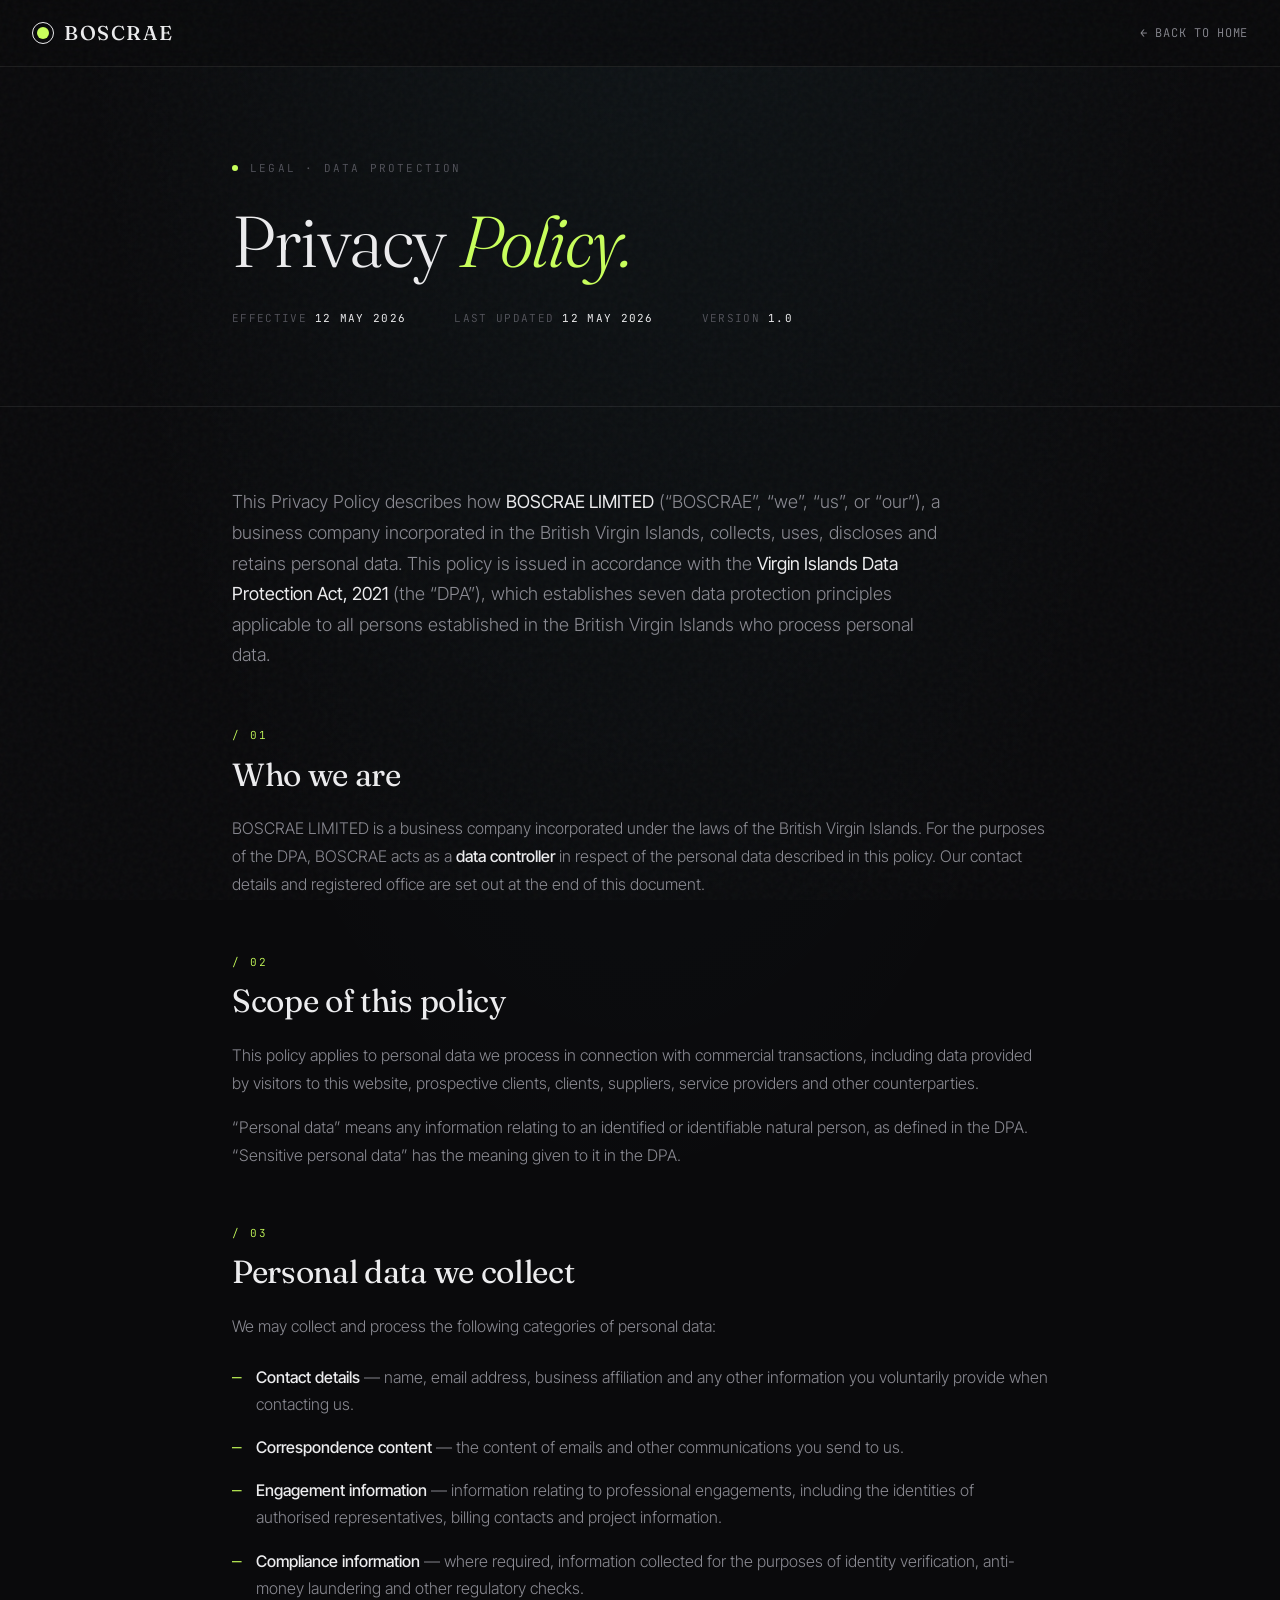
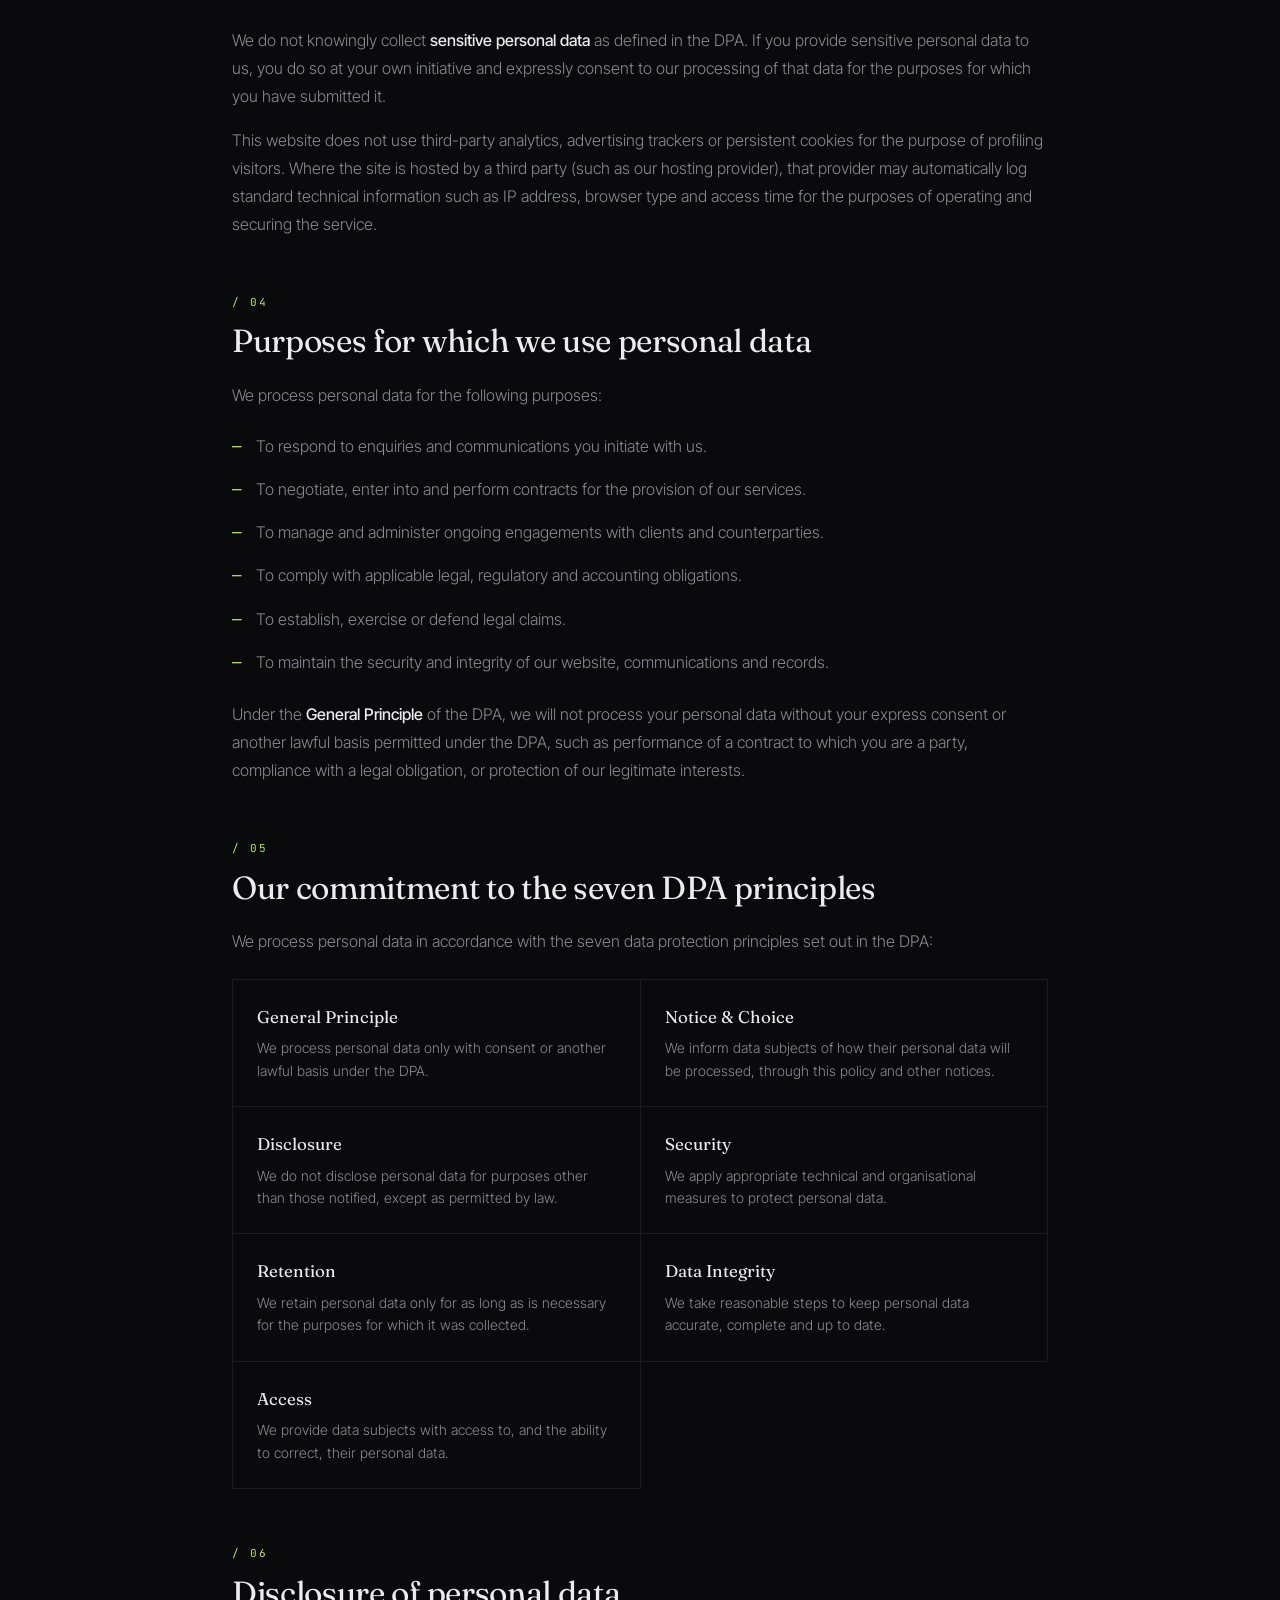
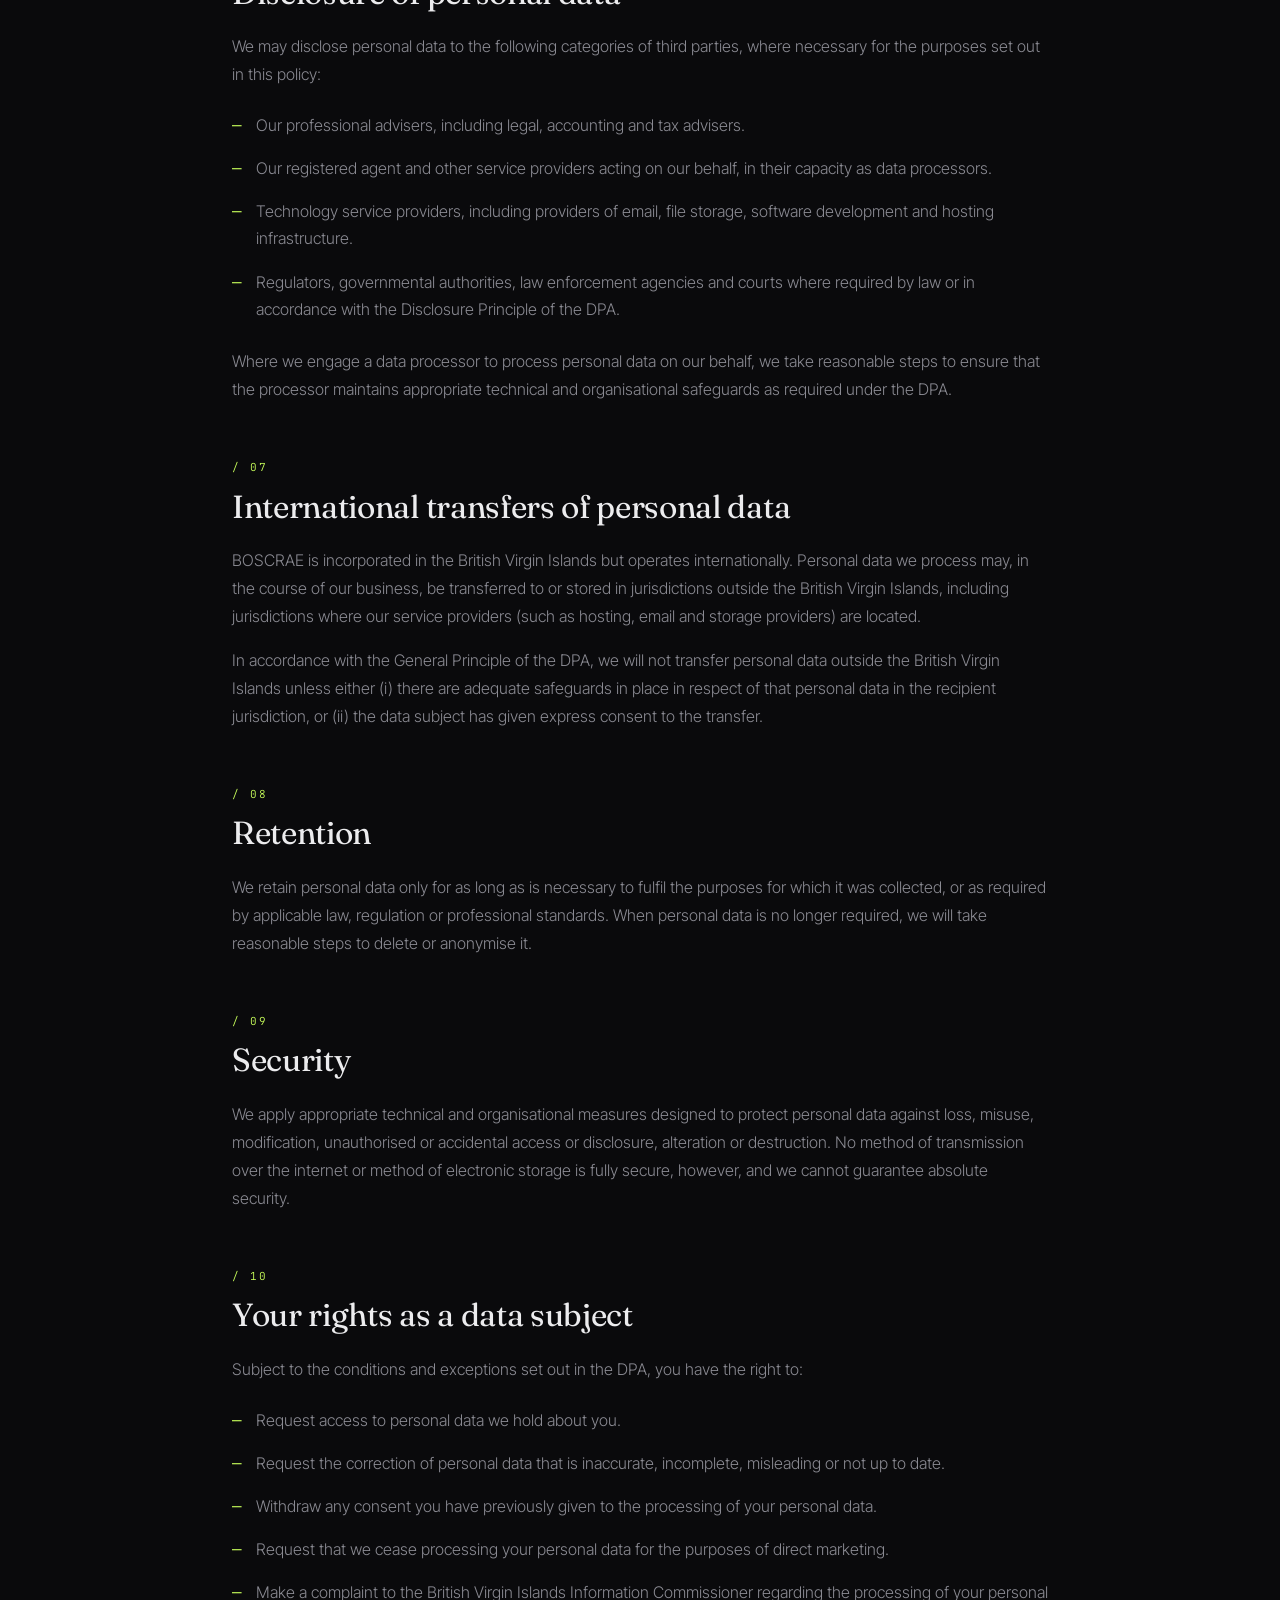
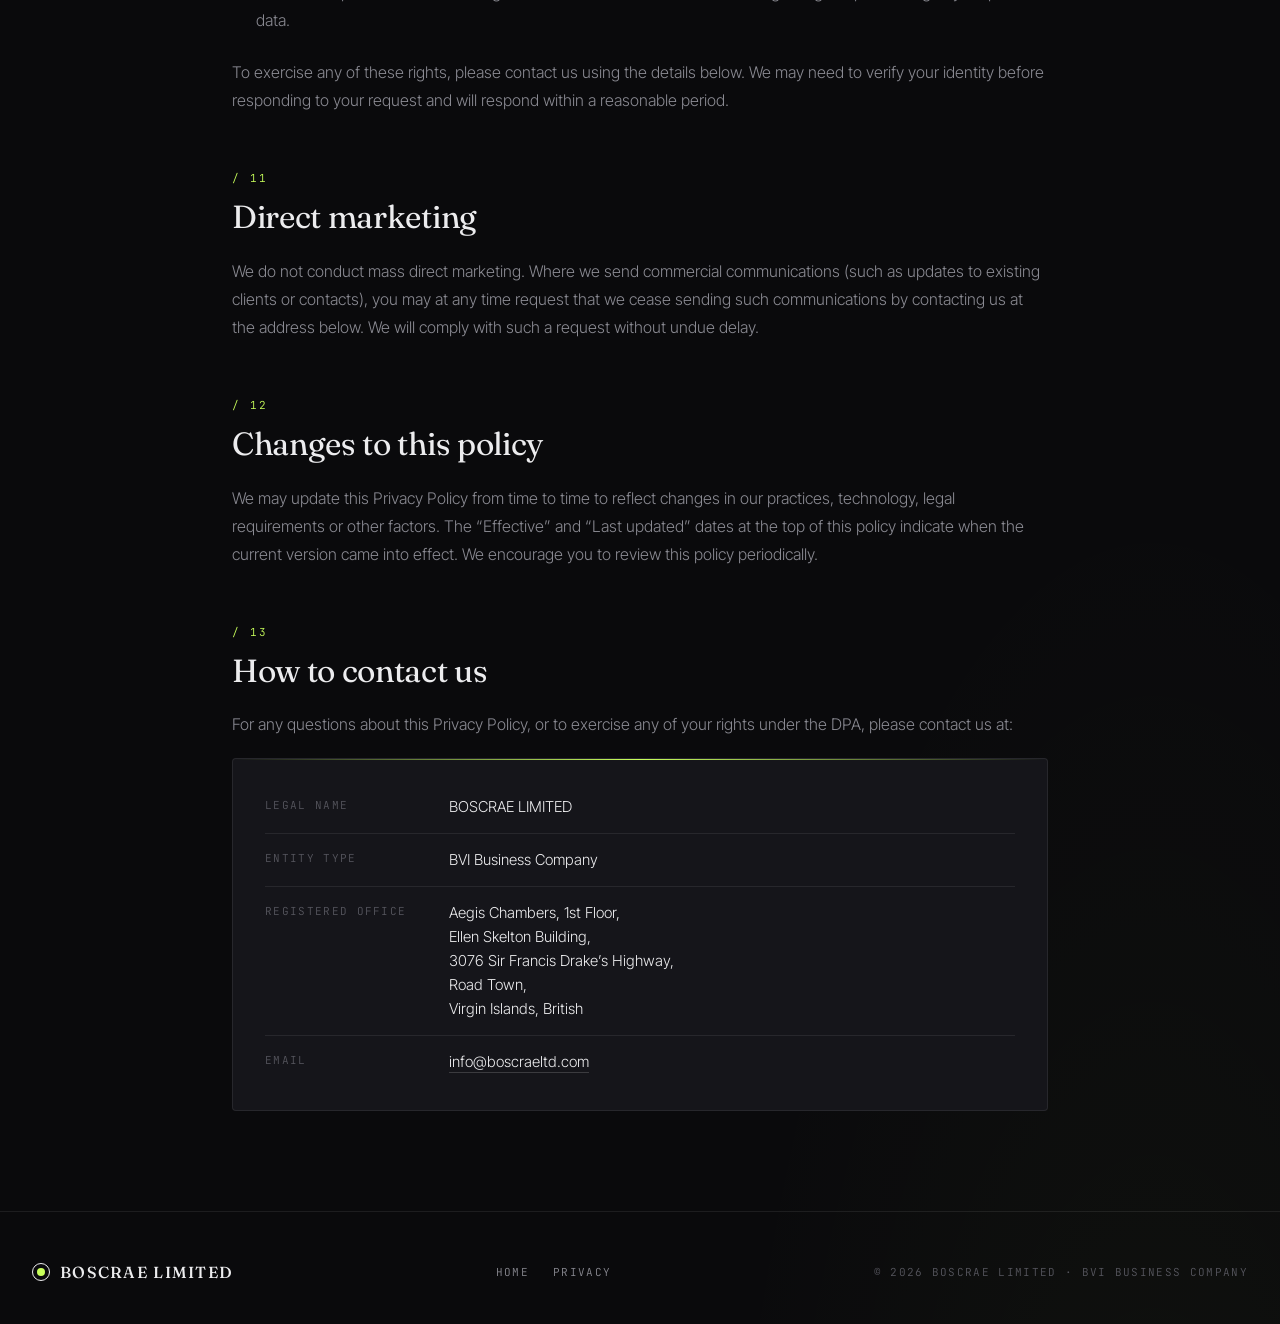
==== privacy.html @ a2f802ce "Add files via upload" ====
<!DOCTYPE html>
<html lang="en">
<head>
<meta charset="UTF-8" />
<meta name="viewport" content="width=device-width, initial-scale=1.0" />
<title>Privacy Policy — BOSCRAE LIMITED</title>
<meta name="description" content="Privacy Policy for BOSCRAE LIMITED, a British Virgin Islands business company, in compliance with the BVI Data Protection Act, 2021." />
<meta name="robots" content="index, follow" />
<link rel="canonical" href="https://boscraeltd.com/privacy.html" />
<link rel="preconnect" href="https://fonts.googleapis.com">
<link rel="preconnect" href="https://fonts.gstatic.com" crossorigin>
<link href="https://fonts.googleapis.com/css2?family=Fraunces:opsz,wght@9..144,300;9..144,400;9..144,500;9..144,600&family=JetBrains+Mono:wght@300;400;500&family=Inter+Tight:wght@300;400;500;600&display=swap" rel="stylesheet">
<style>
  :root {
    --bg: #0a0a0c;
    --bg-2: #101013;
    --surface: #15151a;
    --line: rgba(255,255,255,0.08);
    --line-strong: rgba(255,255,255,0.16);
    --text: #ececee;
    --text-dim: #8a8a92;
    --text-mute: #56565e;
    --accent: #c8ff5b;
    --serif: "Fraunces", "Times New Roman", serif;
    --sans: "Inter Tight", -apple-system, BlinkMacSystemFont, sans-serif;
    --mono: "JetBrains Mono", ui-monospace, monospace;
  }

  * { box-sizing: border-box; margin: 0; padding: 0; }
  html { scroll-behavior: smooth; }
  body {
    background: var(--bg);
    color: var(--text);
    font-family: var(--sans);
    font-weight: 300;
    line-height: 1.5;
    -webkit-font-smoothing: antialiased;
    overflow-x: hidden;
    background-image:
      radial-gradient(ellipse 80% 50% at 50% -10%, rgba(110,231,255,0.06), transparent 60%),
      radial-gradient(ellipse 60% 40% at 90% 110%, rgba(200,255,91,0.04), transparent 60%);
  }

  body::before {
    content: "";
    position: fixed; inset: 0;
    pointer-events: none;
    opacity: 0.035;
    z-index: 100;
    background-image: url("data:image/svg+xml,%3Csvg viewBox='0 0 200 200' xmlns='http://www.w3.org/2000/svg'%3E%3Cfilter id='n'%3E%3CfeTurbulence type='fractalNoise' baseFrequency='0.9' numOctaves='3'/%3E%3C/filter%3E%3Crect width='100%25' height='100%25' filter='url(%23n)'/%3E%3C/svg%3E");
  }

  .container {
    max-width: 880px;
    margin: 0 auto;
    padding: 0 32px;
  }

  /* ============ NAV ============ */
  nav {
    position: fixed;
    top: 0; left: 0; right: 0;
    z-index: 50;
    backdrop-filter: blur(20px);
    -webkit-backdrop-filter: blur(20px);
    background: rgba(10,10,12,0.65);
    border-bottom: 1px solid var(--line);
  }
  .nav-inner {
    display: flex;
    align-items: center;
    justify-content: space-between;
    padding: 18px 32px;
    max-width: 1280px;
    margin: 0 auto;
  }
  .logo {
    font-family: var(--serif);
    font-size: 20px;
    font-weight: 500;
    letter-spacing: 0.08em;
    display: flex;
    align-items: center;
    gap: 10px;
    text-decoration: none;
    color: var(--text);
  }
  .logo-mark {
    width: 22px; height: 22px;
    border: 1.5px solid var(--text);
    border-radius: 50%;
    position: relative;
    display: inline-block;
  }
  .logo-mark::after {
    content: "";
    position: absolute;
    inset: 4px;
    background: var(--accent);
    border-radius: 50%;
  }
  .nav-back {
    font-family: var(--mono);
    font-size: 12px;
    letter-spacing: 0.06em;
    text-transform: uppercase;
    color: var(--text-dim);
    text-decoration: none;
    transition: color 0.2s;
  }
  .nav-back:hover { color: var(--accent); }

  /* ============ HEADER ============ */
  .doc-header {
    padding: 160px 0 80px;
    border-bottom: 1px solid var(--line);
    text-align: left;
  }
  .doc-eyebrow {
    font-family: var(--mono);
    font-size: 11px;
    letter-spacing: 0.2em;
    text-transform: uppercase;
    color: var(--text-mute);
    margin-bottom: 28px;
    display: flex;
    align-items: center;
    gap: 12px;
  }
  .doc-eyebrow .dot {
    width: 6px; height: 6px;
    background: var(--accent);
    border-radius: 50%;
  }
  .doc-title {
    font-family: var(--serif);
    font-weight: 300;
    font-size: clamp(44px, 6vw, 72px);
    line-height: 1.02;
    letter-spacing: -0.02em;
    margin-bottom: 32px;
  }
  .doc-title em {
    font-style: italic;
    color: var(--accent);
  }
  .doc-meta {
    display: flex;
    gap: 48px;
    flex-wrap: wrap;
    font-family: var(--mono);
    font-size: 11px;
    letter-spacing: 0.12em;
    text-transform: uppercase;
    color: var(--text-mute);
  }
  .doc-meta span strong {
    color: var(--text);
    font-weight: 400;
    margin-left: 8px;
  }

  /* ============ CONTENT ============ */
  .doc-body {
    padding: 80px 0 100px;
  }

  .doc-intro {
    font-size: 18px;
    line-height: 1.7;
    color: var(--text-dim);
    margin-bottom: 56px;
    max-width: 720px;
  }
  .doc-intro strong {
    color: var(--text);
    font-weight: 400;
  }

  section.dpa {
    margin-bottom: 56px;
  }
  section.dpa:last-of-type { margin-bottom: 0; }

  .dpa-num {
    font-family: var(--mono);
    font-size: 11px;
    letter-spacing: 0.18em;
    color: var(--accent);
    margin-bottom: 12px;
    display: block;
  }
  h2.dpa-title {
    font-family: var(--serif);
    font-weight: 400;
    font-size: clamp(24px, 3vw, 32px);
    line-height: 1.2;
    letter-spacing: -0.01em;
    margin-bottom: 20px;
    color: var(--text);
  }
  .dpa p {
    font-size: 16px;
    line-height: 1.75;
    color: var(--text-dim);
    margin-bottom: 16px;
  }
  .dpa p:last-child { margin-bottom: 0; }
  .dpa p strong, .dpa li strong {
    color: var(--text);
    font-weight: 500;
  }
  .dpa ul {
    list-style: none;
    margin: 16px 0 16px 0;
    padding: 0;
  }
  .dpa ul li {
    font-size: 16px;
    line-height: 1.7;
    color: var(--text-dim);
    padding: 8px 0 8px 24px;
    position: relative;
  }
  .dpa ul li::before {
    content: "—";
    position: absolute;
    left: 0;
    color: var(--accent);
    font-family: var(--mono);
  }

  /* Principles grid */
  .principles {
    display: grid;
    grid-template-columns: repeat(2, 1fr);
    gap: 0;
    border-top: 1px solid var(--line);
    border-left: 1px solid var(--line);
    margin: 24px 0;
  }
  .principle {
    padding: 24px 24px;
    border-right: 1px solid var(--line);
    border-bottom: 1px solid var(--line);
  }
  .principle-name {
    font-family: var(--serif);
    font-size: 17px;
    color: var(--text);
    margin-bottom: 8px;
    font-weight: 400;
  }
  .principle-desc {
    font-size: 14px;
    color: var(--text-dim);
    line-height: 1.6;
  }
  @media (max-width: 700px) {
    .principles { grid-template-columns: 1fr; }
  }

  /* Contact block */
  .contact-card {
    background: var(--surface);
    border: 1px solid var(--line);
    border-radius: 4px;
    padding: 36px 32px;
    margin-top: 20px;
    position: relative;
    overflow: hidden;
  }
  .contact-card::before {
    content: "";
    position: absolute;
    top: 0; left: 0; right: 0;
    height: 1px;
    background: linear-gradient(90deg, transparent, var(--accent), transparent);
  }
  .contact-card-row {
    display: grid;
    grid-template-columns: 160px 1fr;
    padding: 14px 0;
    border-bottom: 1px solid var(--line);
    gap: 24px;
  }
  .contact-card-row:first-child { padding-top: 0; }
  .contact-card-row:last-child { border-bottom: none; padding-bottom: 0; }
  .contact-card-key {
    font-family: var(--mono);
    font-size: 11px;
    letter-spacing: 0.12em;
    text-transform: uppercase;
    color: var(--text-mute);
    padding-top: 2px;
  }
  .contact-card-val {
    font-size: 15px;
    color: var(--text);
    line-height: 1.6;
  }
  .contact-card-val a {
    color: var(--text);
    text-decoration: none;
    border-bottom: 1px solid var(--line-strong);
    padding-bottom: 1px;
    transition: border-color 0.2s;
  }
  .contact-card-val a:hover { border-color: var(--accent); }

  @media (max-width: 700px) {
    .contact-card-row { grid-template-columns: 1fr; gap: 6px; }
  }

  /* ============ FOOTER ============ */
  footer {
    border-top: 1px solid var(--line);
    padding: 48px 0 40px;
  }
  .footer-inner {
    max-width: 1280px;
    margin: 0 auto;
    padding: 0 32px;
    display: flex;
    justify-content: space-between;
    align-items: center;
    flex-wrap: wrap;
    gap: 20px;
  }
  .footer-text {
    font-family: var(--mono);
    font-size: 11px;
    letter-spacing: 0.12em;
    text-transform: uppercase;
    color: var(--text-mute);
  }
  .footer-links {
    display: flex;
    gap: 24px;
  }
  .footer-links a {
    font-family: var(--mono);
    font-size: 11px;
    letter-spacing: 0.12em;
    text-transform: uppercase;
    color: var(--text-dim);
    text-decoration: none;
    transition: color 0.2s;
  }
  .footer-links a:hover { color: var(--accent); }
</style>
</head>
<body>

<nav>
  <div class="nav-inner">
    <a href="index.html" class="logo">
      <span class="logo-mark"></span>
      BOSCRAE
    </a>
    <a href="index.html" class="nav-back">← Back to home</a>
  </div>
</nav>

<!-- HEADER -->
<header class="doc-header">
  <div class="container">
    <div class="doc-eyebrow">
      <span class="dot"></span>
      <span>Legal · Data Protection</span>
    </div>
    <h1 class="doc-title">Privacy <em>Policy.</em></h1>
    <div class="doc-meta">
      <span>Effective<strong>12 May 2026</strong></span>
      <span>Last updated<strong>12 May 2026</strong></span>
      <span>Version<strong>1.0</strong></span>
    </div>
  </div>
</header>

<!-- BODY -->
<main class="doc-body">
  <div class="container">

    <p class="doc-intro">
      This Privacy Policy describes how <strong>BOSCRAE LIMITED</strong>
      (“BOSCRAE”, “we”, “us”, or “our”), a business company incorporated in
      the British Virgin Islands, collects, uses, discloses and retains
      personal data. This policy is issued in accordance with the
      <strong>Virgin Islands Data Protection Act, 2021</strong> (the “DPA”),
      which establishes seven data protection principles applicable to all
      persons established in the British Virgin Islands who process personal
      data.
    </p>

    <!-- 1. WHO WE ARE -->
    <section class="dpa">
      <span class="dpa-num">/ 01</span>
      <h2 class="dpa-title">Who we are</h2>
      <p>
        BOSCRAE LIMITED is a business company incorporated under the laws of
        the British Virgin Islands. For the purposes of the DPA, BOSCRAE acts
        as a <strong>data controller</strong> in respect of the personal data
        described in this policy. Our contact details and registered office
        are set out at the end of this document.
      </p>
    </section>

    <!-- 2. SCOPE -->
    <section class="dpa">
      <span class="dpa-num">/ 02</span>
      <h2 class="dpa-title">Scope of this policy</h2>
      <p>
        This policy applies to personal data we process in connection with
        commercial transactions, including data provided by visitors to this
        website, prospective clients, clients, suppliers, service providers
        and other counterparties.
      </p>
      <p>
        “Personal data” means any information relating to an identified or
        identifiable natural person, as defined in the DPA. “Sensitive
        personal data” has the meaning given to it in the DPA.
      </p>
    </section>

    <!-- 3. CATEGORIES OF DATA -->
    <section class="dpa">
      <span class="dpa-num">/ 03</span>
      <h2 class="dpa-title">Personal data we collect</h2>
      <p>We may collect and process the following categories of personal data:</p>
      <ul>
        <li><strong>Contact details</strong> — name, email address, business affiliation and any other information you voluntarily provide when contacting us.</li>
        <li><strong>Correspondence content</strong> — the content of emails and other communications you send to us.</li>
        <li><strong>Engagement information</strong> — information relating to professional engagements, including the identities of authorised representatives, billing contacts and project information.</li>
        <li><strong>Compliance information</strong> — where required, information collected for the purposes of identity verification, anti-money laundering and other regulatory checks.</li>
      </ul>
      <p>
        We do not knowingly collect <strong>sensitive personal data</strong> as
        defined in the DPA. If you provide sensitive personal data to us, you
        do so at your own initiative and expressly consent to our processing
        of that data for the purposes for which you have submitted it.
      </p>
      <p>
        This website does not use third-party analytics, advertising trackers
        or persistent cookies for the purpose of profiling visitors. Where the
        site is hosted by a third party (such as our hosting provider), that
        provider may automatically log standard technical information such as
        IP address, browser type and access time for the purposes of operating
        and securing the service.
      </p>
    </section>

    <!-- 4. PURPOSES & LAWFUL BASIS -->
    <section class="dpa">
      <span class="dpa-num">/ 04</span>
      <h2 class="dpa-title">Purposes for which we use personal data</h2>
      <p>We process personal data for the following purposes:</p>
      <ul>
        <li>To respond to enquiries and communications you initiate with us.</li>
        <li>To negotiate, enter into and perform contracts for the provision of our services.</li>
        <li>To manage and administer ongoing engagements with clients and counterparties.</li>
        <li>To comply with applicable legal, regulatory and accounting obligations.</li>
        <li>To establish, exercise or defend legal claims.</li>
        <li>To maintain the security and integrity of our website, communications and records.</li>
      </ul>
      <p>
        Under the <strong>General Principle</strong> of the DPA, we will not
        process your personal data without your express consent or another
        lawful basis permitted under the DPA, such as performance of a
        contract to which you are a party, compliance with a legal obligation,
        or protection of our legitimate interests.
      </p>
    </section>

    <!-- 5. THE SEVEN PRINCIPLES -->
    <section class="dpa">
      <span class="dpa-num">/ 05</span>
      <h2 class="dpa-title">Our commitment to the seven DPA principles</h2>
      <p>
        We process personal data in accordance with the seven data protection
        principles set out in the DPA:
      </p>
      <div class="principles">
        <div class="principle">
          <div class="principle-name">General Principle</div>
          <div class="principle-desc">We process personal data only with consent or another lawful basis under the DPA.</div>
        </div>
        <div class="principle">
          <div class="principle-name">Notice &amp; Choice</div>
          <div class="principle-desc">We inform data subjects of how their personal data will be processed, through this policy and other notices.</div>
        </div>
        <div class="principle">
          <div class="principle-name">Disclosure</div>
          <div class="principle-desc">We do not disclose personal data for purposes other than those notified, except as permitted by law.</div>
        </div>
        <div class="principle">
          <div class="principle-name">Security</div>
          <div class="principle-desc">We apply appropriate technical and organisational measures to protect personal data.</div>
        </div>
        <div class="principle">
          <div class="principle-name">Retention</div>
          <div class="principle-desc">We retain personal data only for as long as is necessary for the purposes for which it was collected.</div>
        </div>
        <div class="principle">
          <div class="principle-name">Data Integrity</div>
          <div class="principle-desc">We take reasonable steps to keep personal data accurate, complete and up to date.</div>
        </div>
        <div class="principle">
          <div class="principle-name">Access</div>
          <div class="principle-desc">We provide data subjects with access to, and the ability to correct, their personal data.</div>
        </div>
      </div>
    </section>

    <!-- 6. DISCLOSURE -->
    <section class="dpa">
      <span class="dpa-num">/ 06</span>
      <h2 class="dpa-title">Disclosure of personal data</h2>
      <p>
        We may disclose personal data to the following categories of third
        parties, where necessary for the purposes set out in this policy:
      </p>
      <ul>
        <li>Our professional advisers, including legal, accounting and tax advisers.</li>
        <li>Our registered agent and other service providers acting on our behalf, in their capacity as data processors.</li>
        <li>Technology service providers, including providers of email, file storage, software development and hosting infrastructure.</li>
        <li>Regulators, governmental authorities, law enforcement agencies and courts where required by law or in accordance with the Disclosure Principle of the DPA.</li>
      </ul>
      <p>
        Where we engage a data processor to process personal data on our
        behalf, we take reasonable steps to ensure that the processor
        maintains appropriate technical and organisational safeguards as
        required under the DPA.
      </p>
    </section>

    <!-- 7. INTERNATIONAL TRANSFERS -->
    <section class="dpa">
      <span class="dpa-num">/ 07</span>
      <h2 class="dpa-title">International transfers of personal data</h2>
      <p>
        BOSCRAE is incorporated in the British Virgin Islands but operates
        internationally. Personal data we process may, in the course of our
        business, be transferred to or stored in jurisdictions outside the
        British Virgin Islands, including jurisdictions where our service
        providers (such as hosting, email and storage providers) are located.
      </p>
      <p>
        In accordance with the General Principle of the DPA, we will not
        transfer personal data outside the British Virgin Islands unless
        either (i) there are adequate safeguards in place in respect of that
        personal data in the recipient jurisdiction, or (ii) the data subject
        has given express consent to the transfer.
      </p>
    </section>

    <!-- 8. RETENTION -->
    <section class="dpa">
      <span class="dpa-num">/ 08</span>
      <h2 class="dpa-title">Retention</h2>
      <p>
        We retain personal data only for as long as is necessary to fulfil the
        purposes for which it was collected, or as required by applicable law,
        regulation or professional standards. When personal data is no longer
        required, we will take reasonable steps to delete or anonymise it.
      </p>
    </section>

    <!-- 9. SECURITY -->
    <section class="dpa">
      <span class="dpa-num">/ 09</span>
      <h2 class="dpa-title">Security</h2>
      <p>
        We apply appropriate technical and organisational measures designed to
        protect personal data against loss, misuse, modification, unauthorised
        or accidental access or disclosure, alteration or destruction. No
        method of transmission over the internet or method of electronic
        storage is fully secure, however, and we cannot guarantee absolute
        security.
      </p>
    </section>

    <!-- 10. RIGHTS -->
    <section class="dpa">
      <span class="dpa-num">/ 10</span>
      <h2 class="dpa-title">Your rights as a data subject</h2>
      <p>Subject to the conditions and exceptions set out in the DPA, you have the right to:</p>
      <ul>
        <li>Request access to personal data we hold about you.</li>
        <li>Request the correction of personal data that is inaccurate, incomplete, misleading or not up to date.</li>
        <li>Withdraw any consent you have previously given to the processing of your personal data.</li>
        <li>Request that we cease processing your personal data for the purposes of direct marketing.</li>
        <li>Make a complaint to the British Virgin Islands Information Commissioner regarding the processing of your personal data.</li>
      </ul>
      <p>
        To exercise any of these rights, please contact us using the details
        below. We may need to verify your identity before responding to your
        request and will respond within a reasonable period.
      </p>
    </section>

    <!-- 11. DIRECT MARKETING -->
    <section class="dpa">
      <span class="dpa-num">/ 11</span>
      <h2 class="dpa-title">Direct marketing</h2>
      <p>
        We do not conduct mass direct marketing. Where we send commercial
        communications (such as updates to existing clients or contacts), you
        may at any time request that we cease sending such communications by
        contacting us at the address below. We will comply with such a
        request without undue delay.
      </p>
    </section>

    <!-- 12. CHANGES -->
    <section class="dpa">
      <span class="dpa-num">/ 12</span>
      <h2 class="dpa-title">Changes to this policy</h2>
      <p>
        We may update this Privacy Policy from time to time to reflect changes
        in our practices, technology, legal requirements or other factors. The
        “Effective” and “Last updated” dates at the top of this policy
        indicate when the current version came into effect. We encourage you
        to review this policy periodically.
      </p>
    </section>

    <!-- 13. CONTACT -->
    <section class="dpa">
      <span class="dpa-num">/ 13</span>
      <h2 class="dpa-title">How to contact us</h2>
      <p>
        For any questions about this Privacy Policy, or to exercise any of
        your rights under the DPA, please contact us at:
      </p>
      <div class="contact-card">
        <div class="contact-card-row">
          <div class="contact-card-key">Legal Name</div>
          <div class="contact-card-val">BOSCRAE LIMITED</div>
        </div>
        <div class="contact-card-row">
          <div class="contact-card-key">Entity Type</div>
          <div class="contact-card-val">BVI Business Company</div>
        </div>
        <div class="contact-card-row">
          <div class="contact-card-key">Registered Office</div>
          <div class="contact-card-val">
            Aegis Chambers, 1st Floor,<br/>
            Ellen Skelton Building,<br/>
            3076 Sir Francis Drake’s Highway,<br/>
            Road Town,<br/>
            Virgin Islands, British
          </div>
        </div>
        <div class="contact-card-row">
          <div class="contact-card-key">Email</div>
          <div class="contact-card-val">
            <a href="mailto:info@boscraeltd.com">info@boscraeltd.com</a>
          </div>
        </div>
      </div>
    </section>

  </div>
</main>

<!-- FOOTER -->
<footer>
  <div class="footer-inner">
    <a href="index.html" class="logo" style="font-size: 16px;">
      <span class="logo-mark" style="width:18px; height:18px;"></span>
      BOSCRAE LIMITED
    </a>
    <div class="footer-links">
      <a href="index.html">Home</a>
      <a href="privacy.html">Privacy</a>
    </div>
    <div class="footer-text">
      © 2026 BOSCRAE LIMITED · BVI Business Company
    </div>
  </div>
</footer>

</body>
</html>
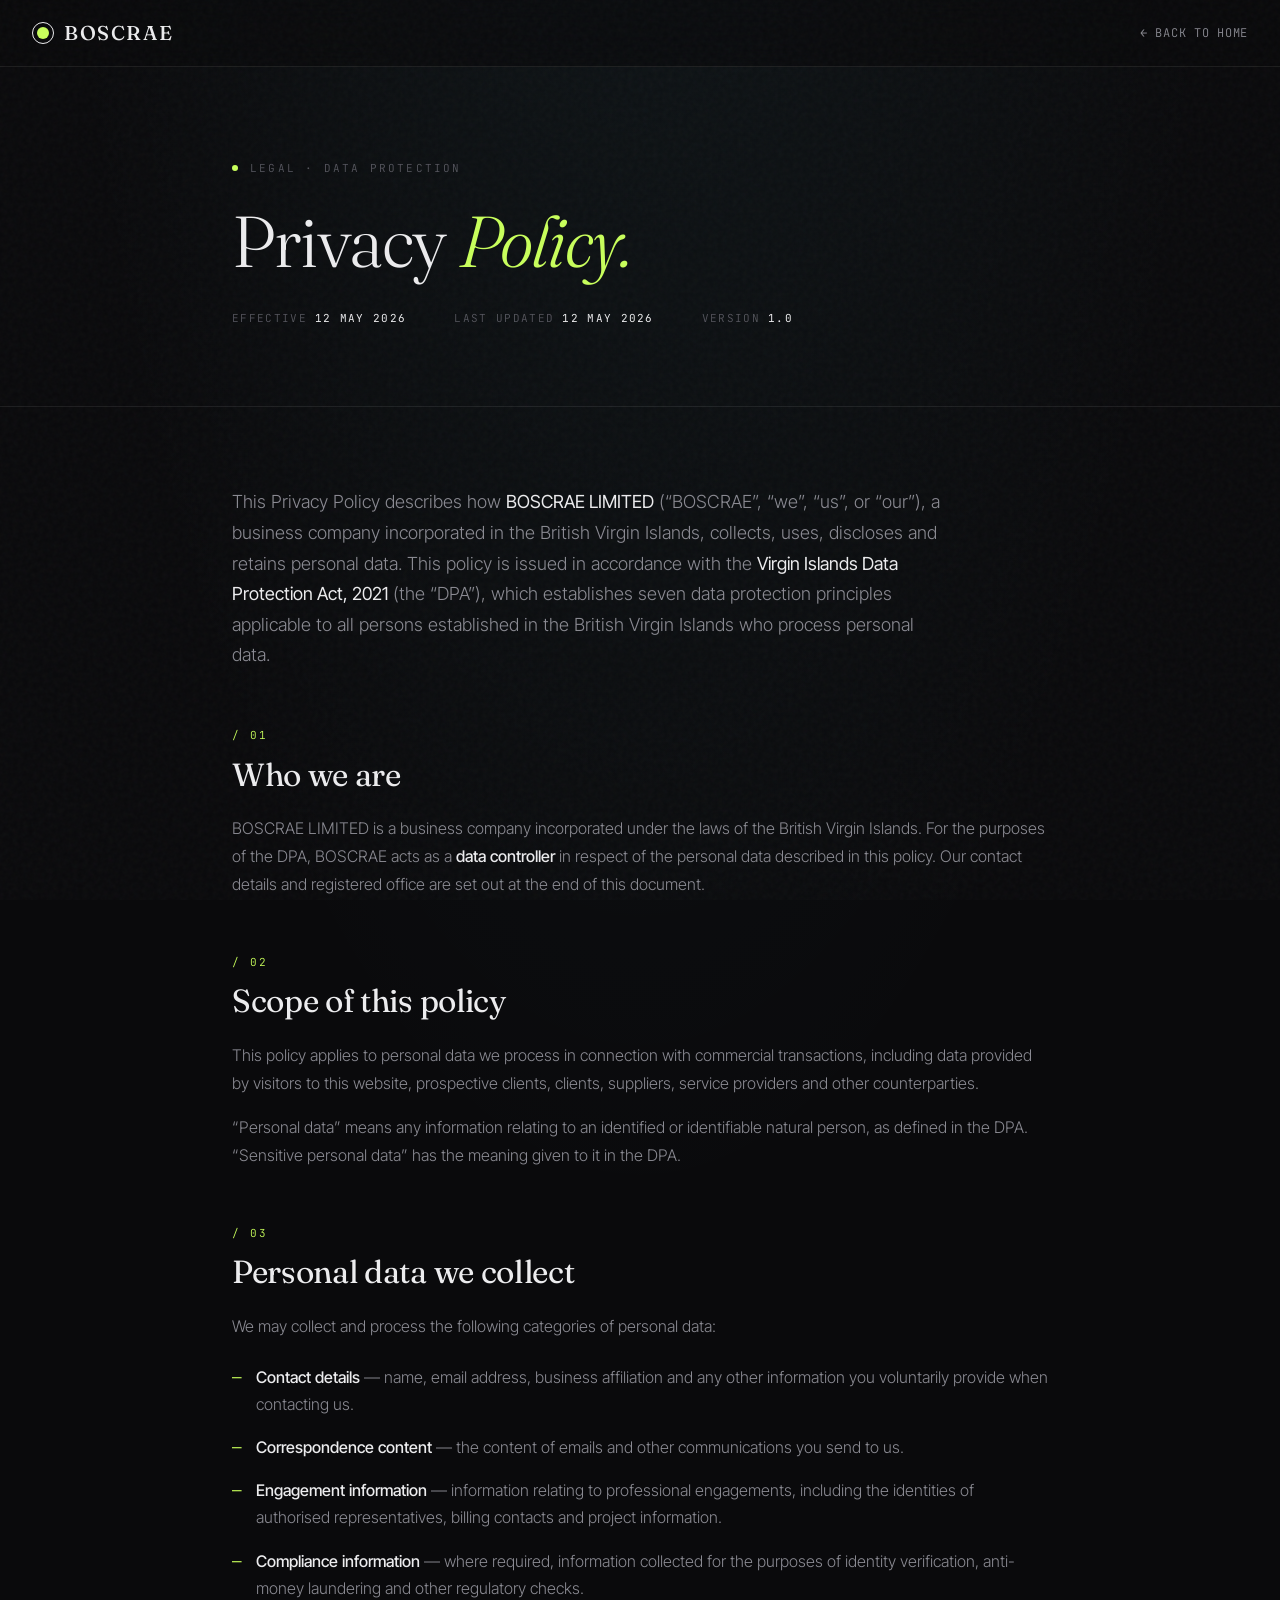
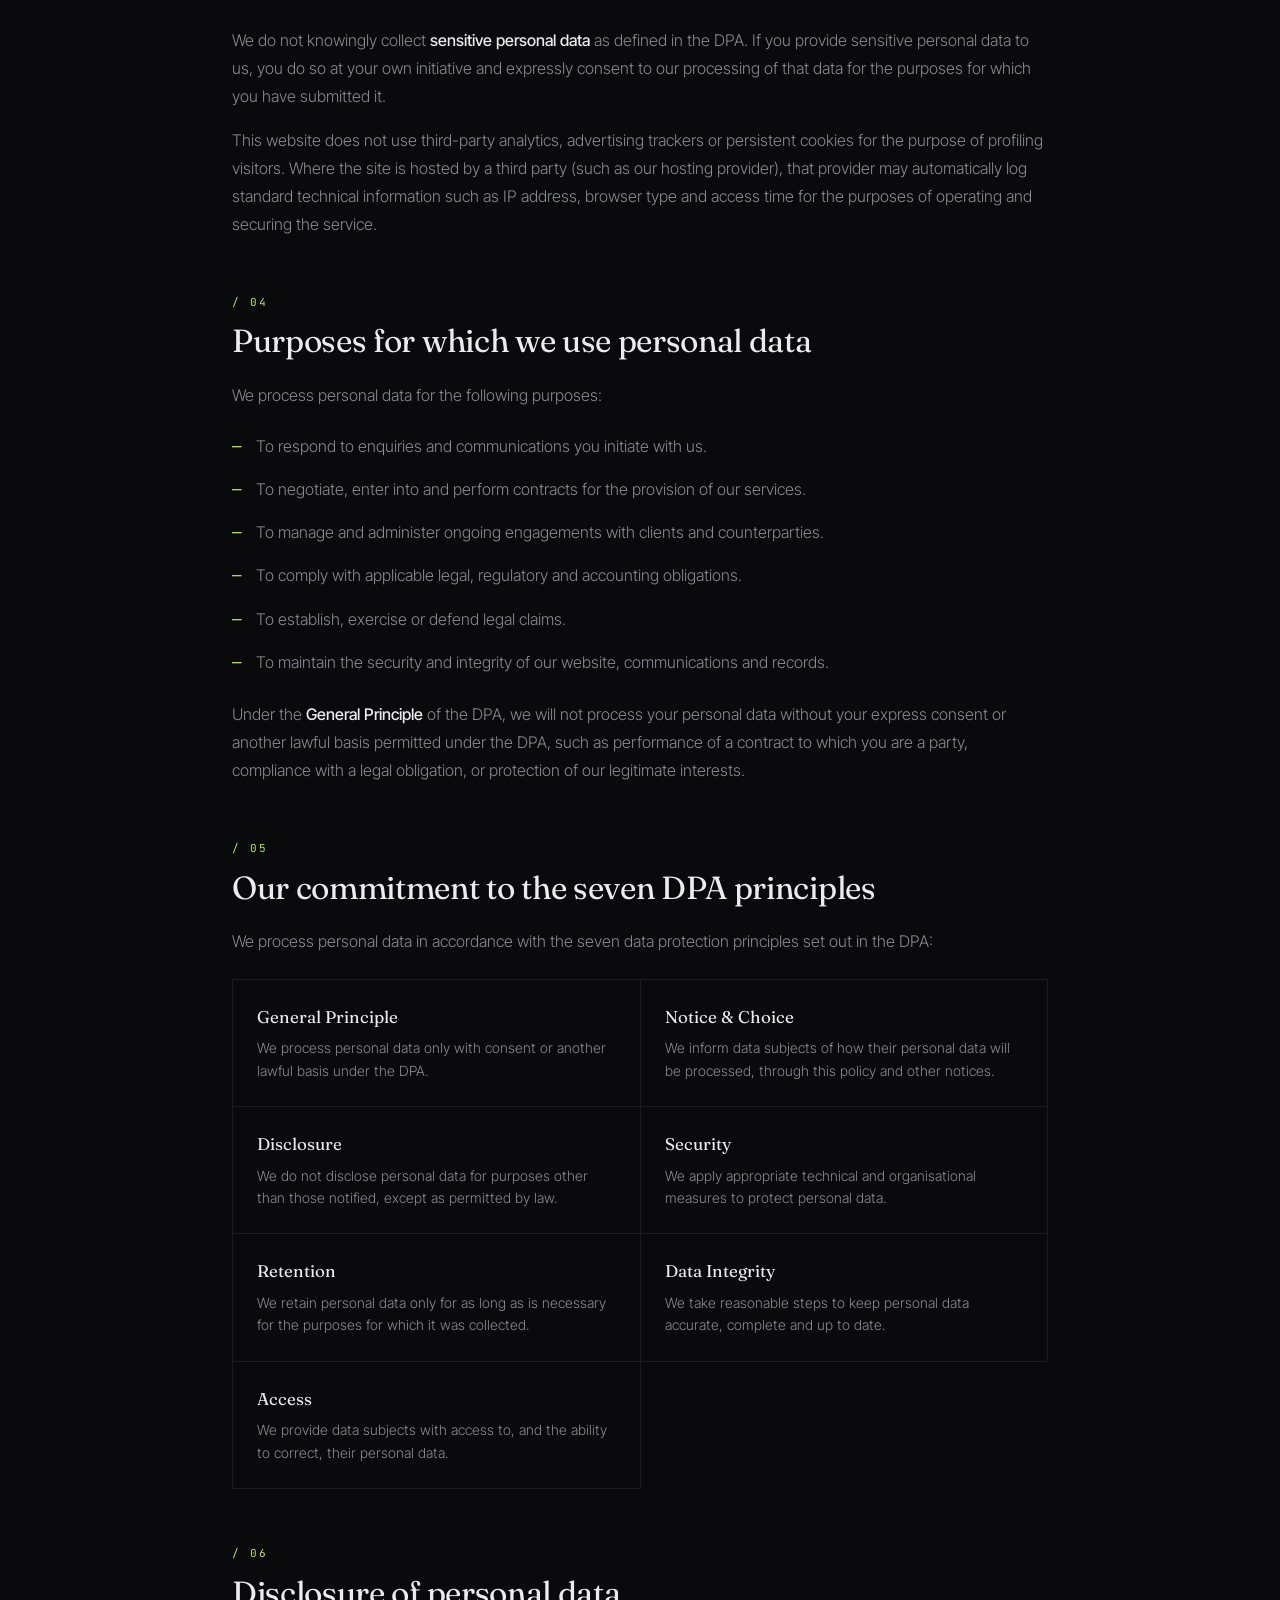
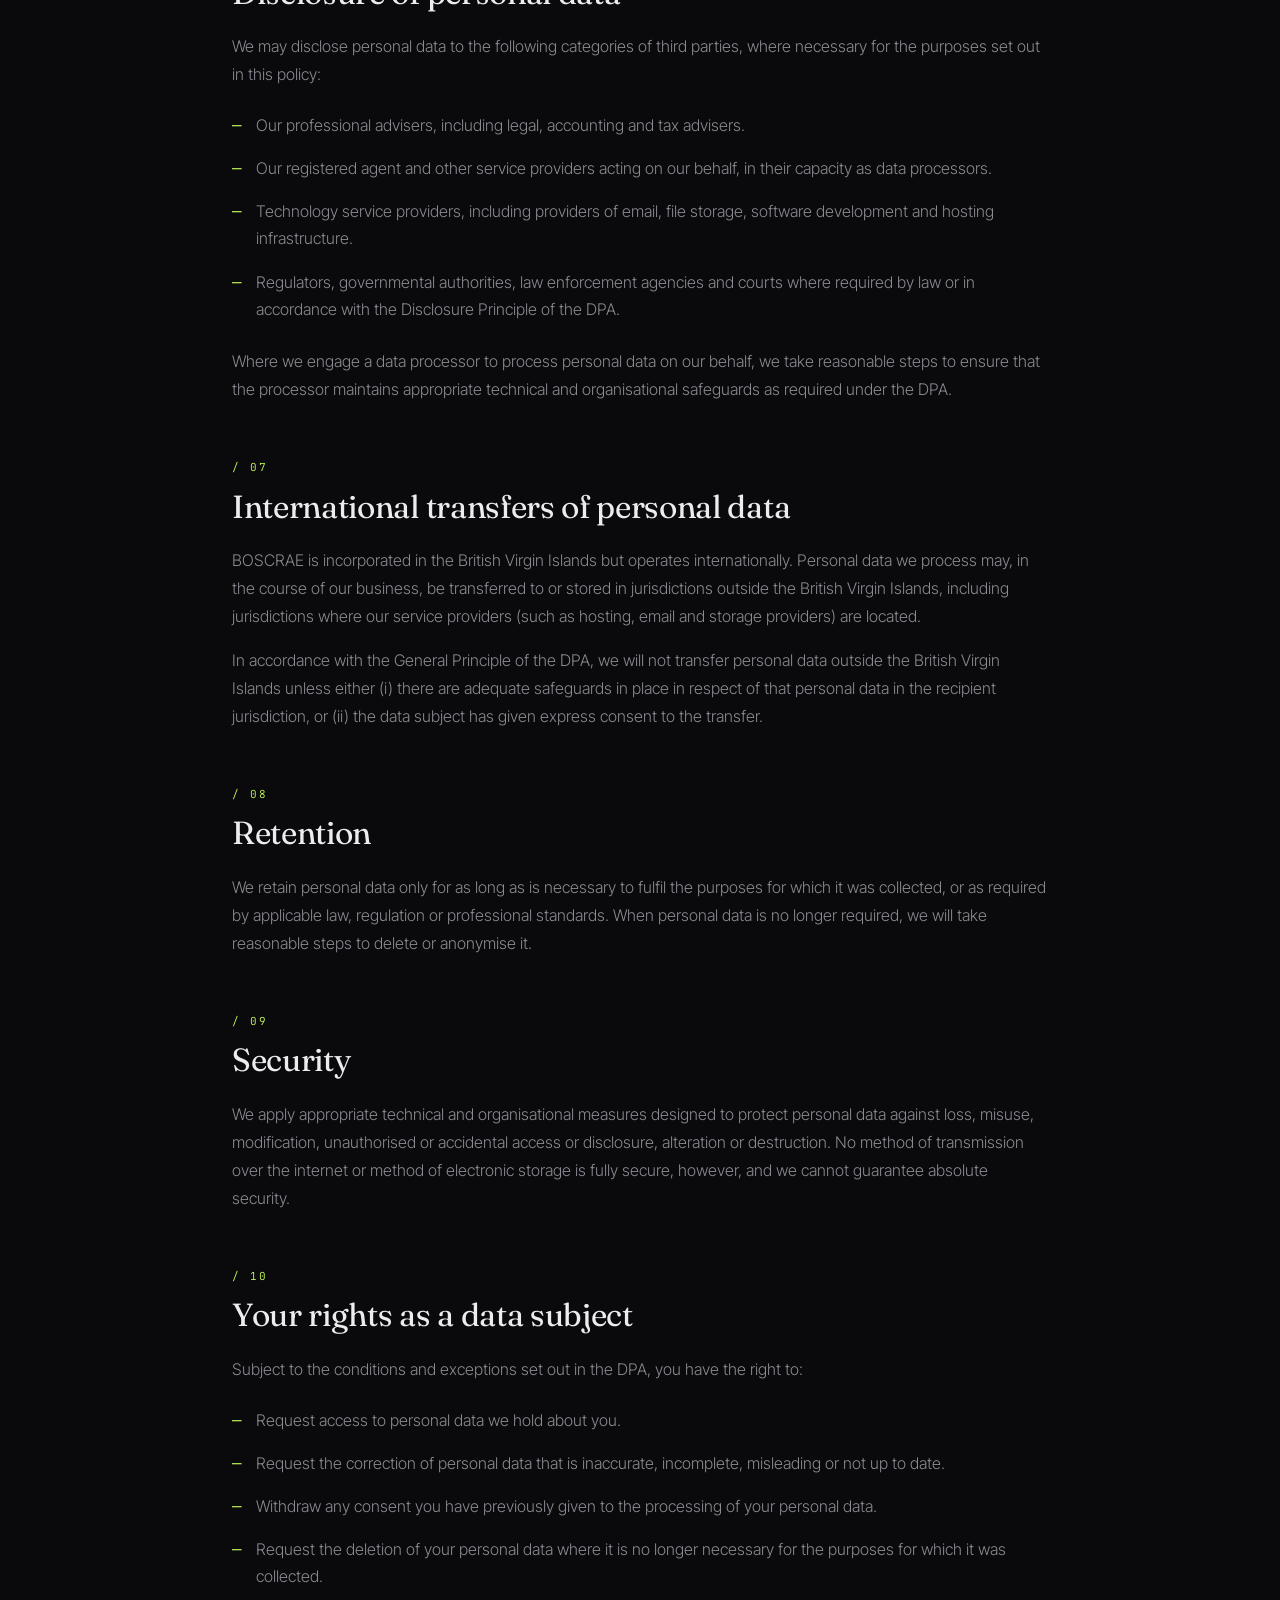
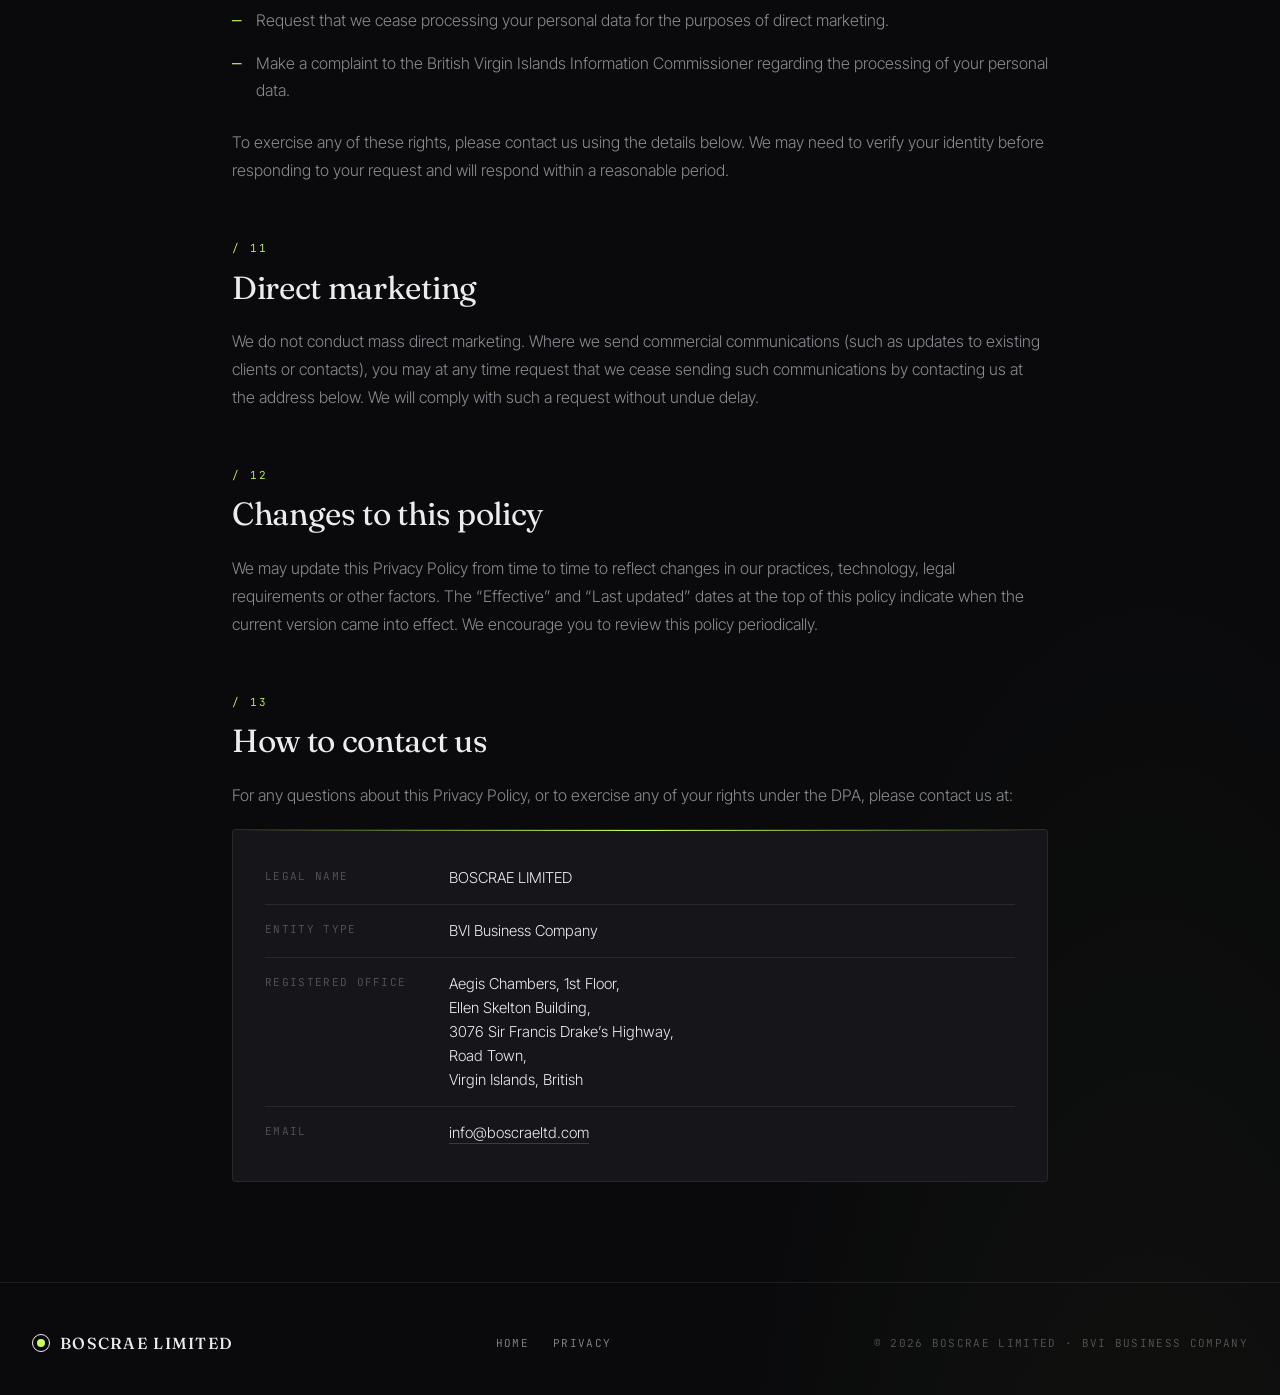
==== commit ed07958d: "Update privacy.html" ====
--- a/privacy.html
+++ b/privacy.html
@@ -589,6 +589,7 @@
         <li>Request access to personal data we hold about you.</li>
         <li>Request the correction of personal data that is inaccurate, incomplete, misleading or not up to date.</li>
         <li>Withdraw any consent you have previously given to the processing of your personal data.</li>
+        <li>Request the deletion of your personal data where it is no longer necessary for the purposes for which it was collected.</li>
         <li>Request that we cease processing your personal data for the purposes of direct marketing.</li>
         <li>Make a complaint to the British Virgin Islands Information Commissioner regarding the processing of your personal data.</li>
       </ul>
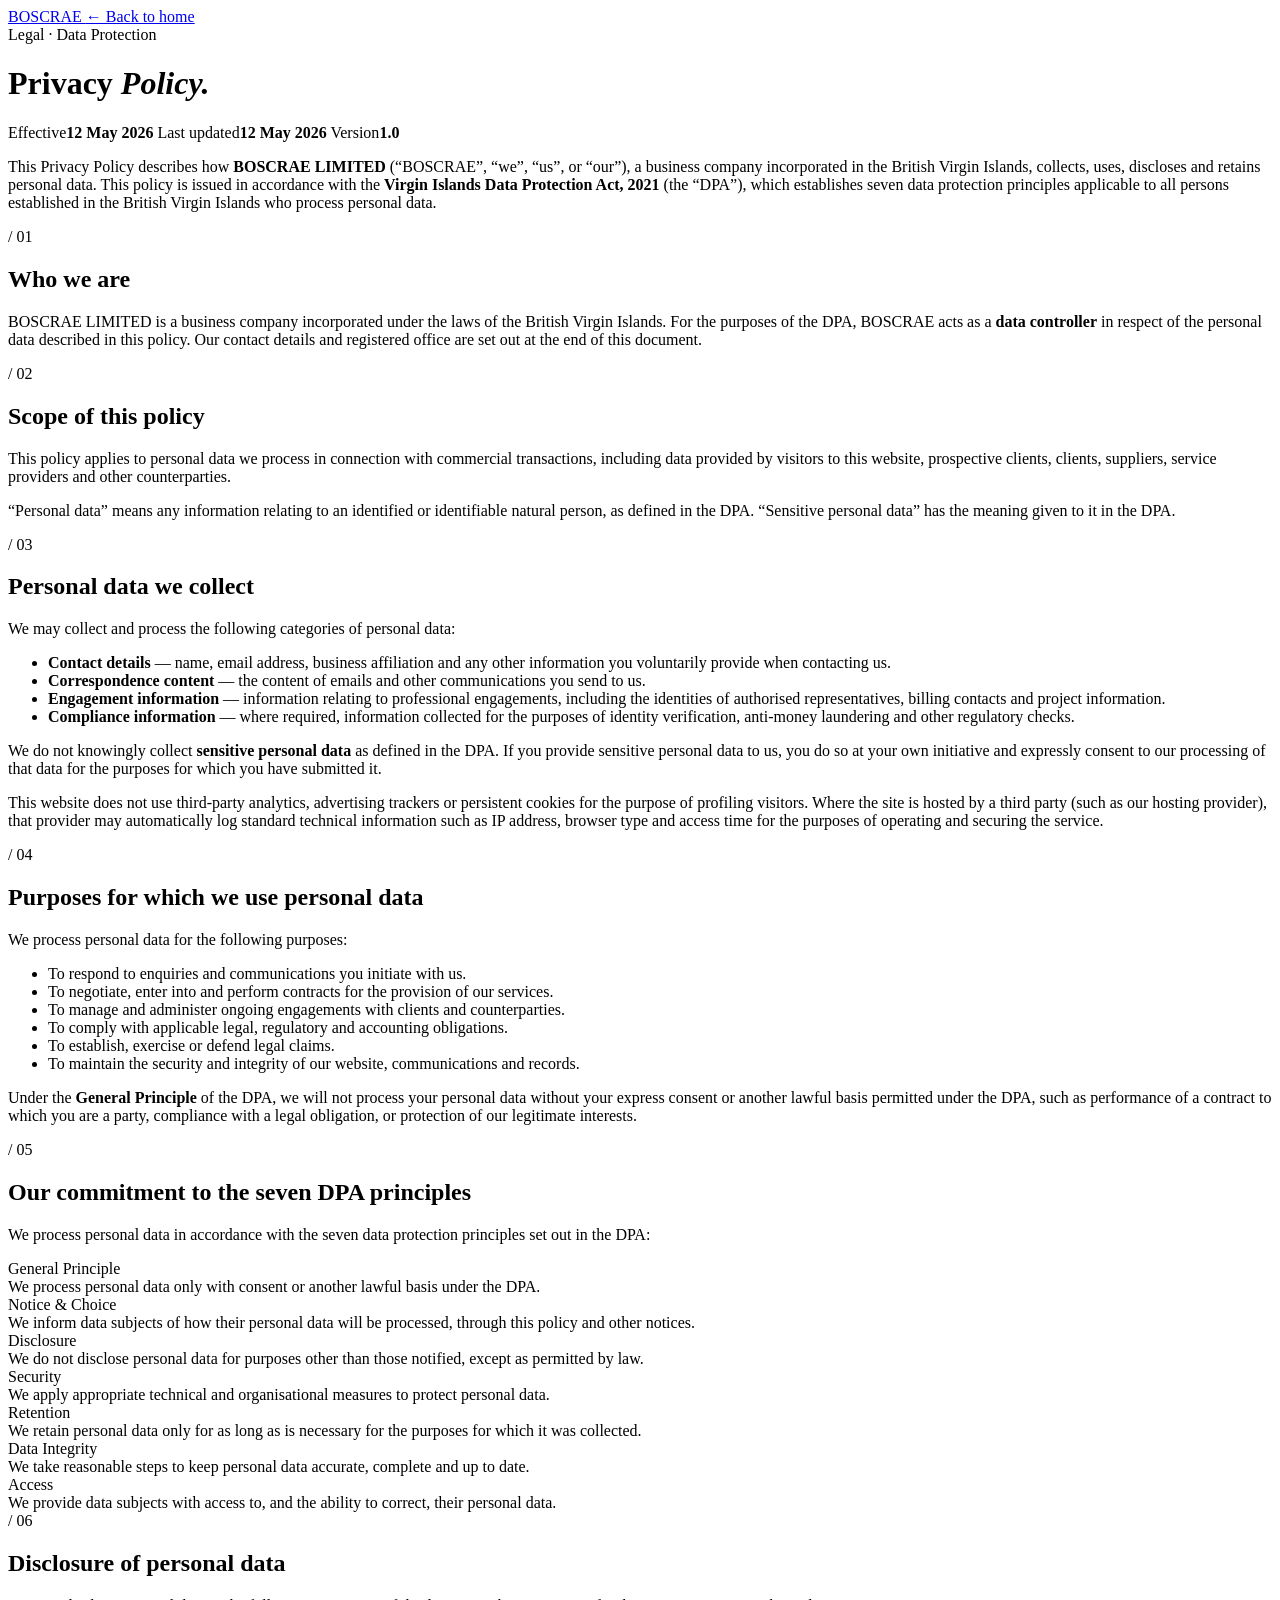
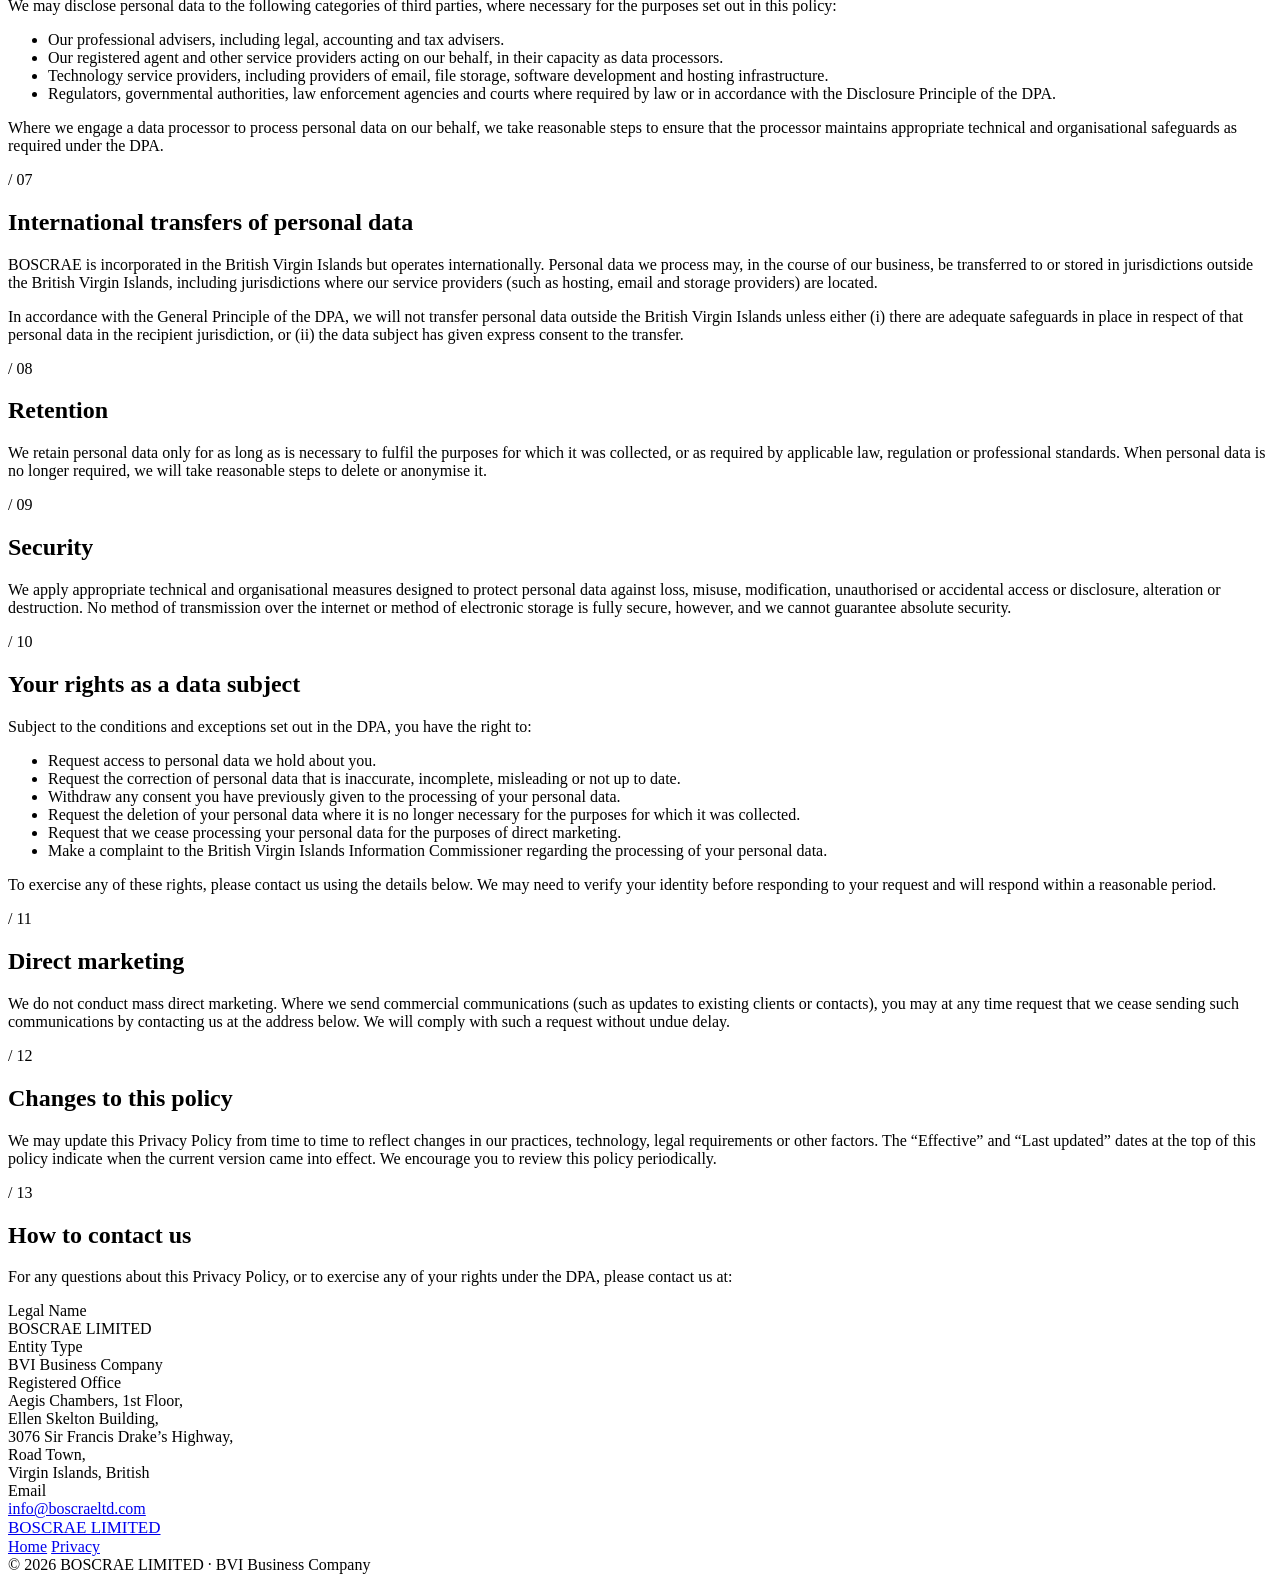
==== commit fc2f4524: "Add files via upload" ====
--- a/privacy.html
+++ b/privacy.html
@@ -6,356 +6,19 @@
 <title>Privacy Policy — BOSCRAE LIMITED</title>
 <meta name="description" content="Privacy Policy for BOSCRAE LIMITED, a British Virgin Islands business company, in compliance with the BVI Data Protection Act, 2021." />
 <meta name="robots" content="index, follow" />
+<meta name="theme-color" content="#0B1417" />
 <link rel="canonical" href="https://boscraeltd.com/privacy.html" />
 <link rel="preconnect" href="https://fonts.googleapis.com">
 <link rel="preconnect" href="https://fonts.gstatic.com" crossorigin>
-<link href="https://fonts.googleapis.com/css2?family=Fraunces:opsz,wght@9..144,300;9..144,400;9..144,500;9..144,600&family=JetBrains+Mono:wght@300;400;500&family=Inter+Tight:wght@300;400;500;600&display=swap" rel="stylesheet">
-<style>
-  :root {
-    --bg: #0a0a0c;
-    --bg-2: #101013;
-    --surface: #15151a;
-    --line: rgba(255,255,255,0.08);
-    --line-strong: rgba(255,255,255,0.16);
-    --text: #ececee;
-    --text-dim: #8a8a92;
-    --text-mute: #56565e;
-    --accent: #c8ff5b;
-    --serif: "Fraunces", "Times New Roman", serif;
-    --sans: "Inter Tight", -apple-system, BlinkMacSystemFont, sans-serif;
-    --mono: "JetBrains Mono", ui-monospace, monospace;
-  }
-
-  * { box-sizing: border-box; margin: 0; padding: 0; }
-  html { scroll-behavior: smooth; }
-  body {
-    background: var(--bg);
-    color: var(--text);
-    font-family: var(--sans);
-    font-weight: 300;
-    line-height: 1.5;
-    -webkit-font-smoothing: antialiased;
-    overflow-x: hidden;
-    background-image:
-      radial-gradient(ellipse 80% 50% at 50% -10%, rgba(110,231,255,0.06), transparent 60%),
-      radial-gradient(ellipse 60% 40% at 90% 110%, rgba(200,255,91,0.04), transparent 60%);
-  }
-
-  body::before {
-    content: "";
-    position: fixed; inset: 0;
-    pointer-events: none;
-    opacity: 0.035;
-    z-index: 100;
-    background-image: url("data:image/svg+xml,%3Csvg viewBox='0 0 200 200' xmlns='http://www.w3.org/2000/svg'%3E%3Cfilter id='n'%3E%3CfeTurbulence type='fractalNoise' baseFrequency='0.9' numOctaves='3'/%3E%3C/filter%3E%3Crect width='100%25' height='100%25' filter='url(%23n)'/%3E%3C/svg%3E");
-  }
-
-  .container {
-    max-width: 880px;
-    margin: 0 auto;
-    padding: 0 32px;
-  }
-
-  /* ============ NAV ============ */
-  nav {
-    position: fixed;
-    top: 0; left: 0; right: 0;
-    z-index: 50;
-    backdrop-filter: blur(20px);
-    -webkit-backdrop-filter: blur(20px);
-    background: rgba(10,10,12,0.65);
-    border-bottom: 1px solid var(--line);
-  }
-  .nav-inner {
-    display: flex;
-    align-items: center;
-    justify-content: space-between;
-    padding: 18px 32px;
-    max-width: 1280px;
-    margin: 0 auto;
-  }
-  .logo {
-    font-family: var(--serif);
-    font-size: 20px;
-    font-weight: 500;
-    letter-spacing: 0.08em;
-    display: flex;
-    align-items: center;
-    gap: 10px;
-    text-decoration: none;
-    color: var(--text);
-  }
-  .logo-mark {
-    width: 22px; height: 22px;
-    border: 1.5px solid var(--text);
-    border-radius: 50%;
-    position: relative;
-    display: inline-block;
-  }
-  .logo-mark::after {
-    content: "";
-    position: absolute;
-    inset: 4px;
-    background: var(--accent);
-    border-radius: 50%;
-  }
-  .nav-back {
-    font-family: var(--mono);
-    font-size: 12px;
-    letter-spacing: 0.06em;
-    text-transform: uppercase;
-    color: var(--text-dim);
-    text-decoration: none;
-    transition: color 0.2s;
-  }
-  .nav-back:hover { color: var(--accent); }
-
-  /* ============ HEADER ============ */
-  .doc-header {
-    padding: 160px 0 80px;
-    border-bottom: 1px solid var(--line);
-    text-align: left;
-  }
-  .doc-eyebrow {
-    font-family: var(--mono);
-    font-size: 11px;
-    letter-spacing: 0.2em;
-    text-transform: uppercase;
-    color: var(--text-mute);
-    margin-bottom: 28px;
-    display: flex;
-    align-items: center;
-    gap: 12px;
-  }
-  .doc-eyebrow .dot {
-    width: 6px; height: 6px;
-    background: var(--accent);
-    border-radius: 50%;
-  }
-  .doc-title {
-    font-family: var(--serif);
-    font-weight: 300;
-    font-size: clamp(44px, 6vw, 72px);
-    line-height: 1.02;
-    letter-spacing: -0.02em;
-    margin-bottom: 32px;
-  }
-  .doc-title em {
-    font-style: italic;
-    color: var(--accent);
-  }
-  .doc-meta {
-    display: flex;
-    gap: 48px;
-    flex-wrap: wrap;
-    font-family: var(--mono);
-    font-size: 11px;
-    letter-spacing: 0.12em;
-    text-transform: uppercase;
-    color: var(--text-mute);
-  }
-  .doc-meta span strong {
-    color: var(--text);
-    font-weight: 400;
-    margin-left: 8px;
-  }
-
-  /* ============ CONTENT ============ */
-  .doc-body {
-    padding: 80px 0 100px;
-  }
-
-  .doc-intro {
-    font-size: 18px;
-    line-height: 1.7;
-    color: var(--text-dim);
-    margin-bottom: 56px;
-    max-width: 720px;
-  }
-  .doc-intro strong {
-    color: var(--text);
-    font-weight: 400;
-  }
-
-  section.dpa {
-    margin-bottom: 56px;
-  }
-  section.dpa:last-of-type { margin-bottom: 0; }
-
-  .dpa-num {
-    font-family: var(--mono);
-    font-size: 11px;
-    letter-spacing: 0.18em;
-    color: var(--accent);
-    margin-bottom: 12px;
-    display: block;
-  }
-  h2.dpa-title {
-    font-family: var(--serif);
-    font-weight: 400;
-    font-size: clamp(24px, 3vw, 32px);
-    line-height: 1.2;
-    letter-spacing: -0.01em;
-    margin-bottom: 20px;
-    color: var(--text);
-  }
-  .dpa p {
-    font-size: 16px;
-    line-height: 1.75;
-    color: var(--text-dim);
-    margin-bottom: 16px;
-  }
-  .dpa p:last-child { margin-bottom: 0; }
-  .dpa p strong, .dpa li strong {
-    color: var(--text);
-    font-weight: 500;
-  }
-  .dpa ul {
-    list-style: none;
-    margin: 16px 0 16px 0;
-    padding: 0;
-  }
-  .dpa ul li {
-    font-size: 16px;
-    line-height: 1.7;
-    color: var(--text-dim);
-    padding: 8px 0 8px 24px;
-    position: relative;
-  }
-  .dpa ul li::before {
-    content: "—";
-    position: absolute;
-    left: 0;
-    color: var(--accent);
-    font-family: var(--mono);
-  }
-
-  /* Principles grid */
-  .principles {
-    display: grid;
-    grid-template-columns: repeat(2, 1fr);
-    gap: 0;
-    border-top: 1px solid var(--line);
-    border-left: 1px solid var(--line);
-    margin: 24px 0;
-  }
-  .principle {
-    padding: 24px 24px;
-    border-right: 1px solid var(--line);
-    border-bottom: 1px solid var(--line);
-  }
-  .principle-name {
-    font-family: var(--serif);
-    font-size: 17px;
-    color: var(--text);
-    margin-bottom: 8px;
-    font-weight: 400;
-  }
-  .principle-desc {
-    font-size: 14px;
-    color: var(--text-dim);
-    line-height: 1.6;
-  }
-  @media (max-width: 700px) {
-    .principles { grid-template-columns: 1fr; }
-  }
-
-  /* Contact block */
-  .contact-card {
-    background: var(--surface);
-    border: 1px solid var(--line);
-    border-radius: 4px;
-    padding: 36px 32px;
-    margin-top: 20px;
-    position: relative;
-    overflow: hidden;
-  }
-  .contact-card::before {
-    content: "";
-    position: absolute;
-    top: 0; left: 0; right: 0;
-    height: 1px;
-    background: linear-gradient(90deg, transparent, var(--accent), transparent);
-  }
-  .contact-card-row {
-    display: grid;
-    grid-template-columns: 160px 1fr;
-    padding: 14px 0;
-    border-bottom: 1px solid var(--line);
-    gap: 24px;
-  }
-  .contact-card-row:first-child { padding-top: 0; }
-  .contact-card-row:last-child { border-bottom: none; padding-bottom: 0; }
-  .contact-card-key {
-    font-family: var(--mono);
-    font-size: 11px;
-    letter-spacing: 0.12em;
-    text-transform: uppercase;
-    color: var(--text-mute);
-    padding-top: 2px;
-  }
-  .contact-card-val {
-    font-size: 15px;
-    color: var(--text);
-    line-height: 1.6;
-  }
-  .contact-card-val a {
-    color: var(--text);
-    text-decoration: none;
-    border-bottom: 1px solid var(--line-strong);
-    padding-bottom: 1px;
-    transition: border-color 0.2s;
-  }
-  .contact-card-val a:hover { border-color: var(--accent); }
-
-  @media (max-width: 700px) {
-    .contact-card-row { grid-template-columns: 1fr; gap: 6px; }
-  }
-
-  /* ============ FOOTER ============ */
-  footer {
-    border-top: 1px solid var(--line);
-    padding: 48px 0 40px;
-  }
-  .footer-inner {
-    max-width: 1280px;
-    margin: 0 auto;
-    padding: 0 32px;
-    display: flex;
-    justify-content: space-between;
-    align-items: center;
-    flex-wrap: wrap;
-    gap: 20px;
-  }
-  .footer-text {
-    font-family: var(--mono);
-    font-size: 11px;
-    letter-spacing: 0.12em;
-    text-transform: uppercase;
-    color: var(--text-mute);
-  }
-  .footer-links {
-    display: flex;
-    gap: 24px;
-  }
-  .footer-links a {
-    font-family: var(--mono);
-    font-size: 11px;
-    letter-spacing: 0.12em;
-    text-transform: uppercase;
-    color: var(--text-dim);
-    text-decoration: none;
-    transition: color 0.2s;
-  }
-  .footer-links a:hover { color: var(--accent); }
-</style>
+<link href="https://fonts.googleapis.com/css2?family=Instrument+Serif:ital@0;1&family=Inter+Tight:wght@300;400;500;600&family=JetBrains+Mono:wght@300;400;500&display=swap" rel="stylesheet">
+<link rel="stylesheet" href="styles.css">
 </head>
 <body>
 
 <nav>
   <div class="nav-inner">
     <a href="index.html" class="logo">
-      <span class="logo-mark"></span>
+      <span class="logo-mark" aria-hidden="true"></span>
       BOSCRAE
     </a>
     <a href="index.html" class="nav-back">← Back to home</a>
@@ -364,12 +27,9 @@
 
 <!-- HEADER -->
 <header class="doc-header">
-  <div class="container">
-    <div class="doc-eyebrow">
-      <span class="dot"></span>
-      <span>Legal · Data Protection</span>
-    </div>
-    <h1 class="doc-title">Privacy <em>Policy.</em></h1>
+  <div class="container doc-narrow">
+    <div class="eyebrow anim-up"><span>Legal · Data Protection</span></div>
+    <h1 class="doc-title anim-up">Privacy <em>Policy.</em></h1>
     <div class="doc-meta">
       <span>Effective<strong>12 May 2026</strong></span>
       <span>Last updated<strong>12 May 2026</strong></span>
@@ -380,7 +40,7 @@
 
 <!-- BODY -->
 <main class="doc-body">
-  <div class="container">
+  <div class="container doc-narrow">
 
     <p class="doc-intro">
       This Privacy Policy describes how <strong>BOSCRAE LIMITED</strong>
@@ -668,17 +328,15 @@
 <!-- FOOTER -->
 <footer>
   <div class="footer-inner">
-    <a href="index.html" class="logo" style="font-size: 16px;">
-      <span class="logo-mark" style="width:18px; height:18px;"></span>
+    <a href="index.html" class="logo" style="font-size: 17px;">
+      <span class="logo-mark" aria-hidden="true"></span>
       BOSCRAE LIMITED
     </a>
     <div class="footer-links">
       <a href="index.html">Home</a>
       <a href="privacy.html">Privacy</a>
     </div>
-    <div class="footer-text">
-      © 2026 BOSCRAE LIMITED · BVI Business Company
-    </div>
+    <div class="footer-text">© 2026 BOSCRAE LIMITED · BVI Business Company</div>
   </div>
 </footer>
 
